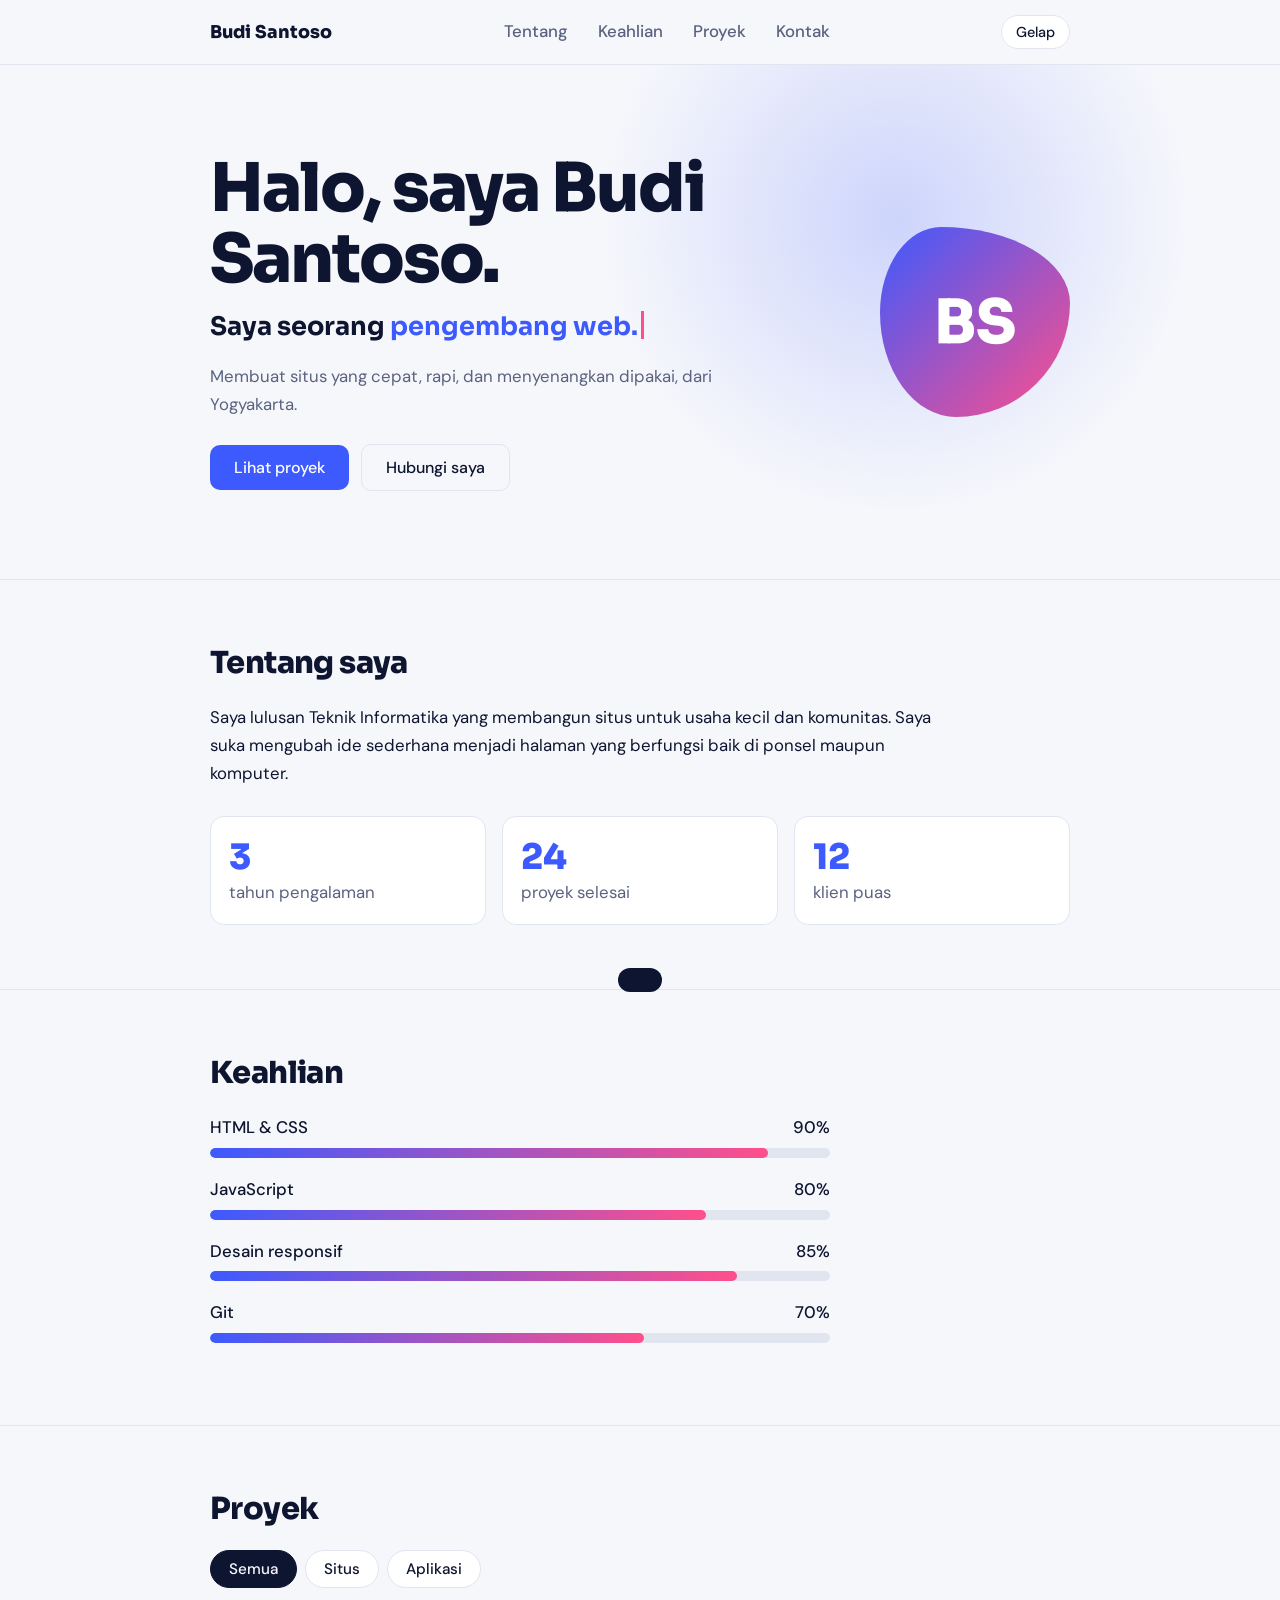
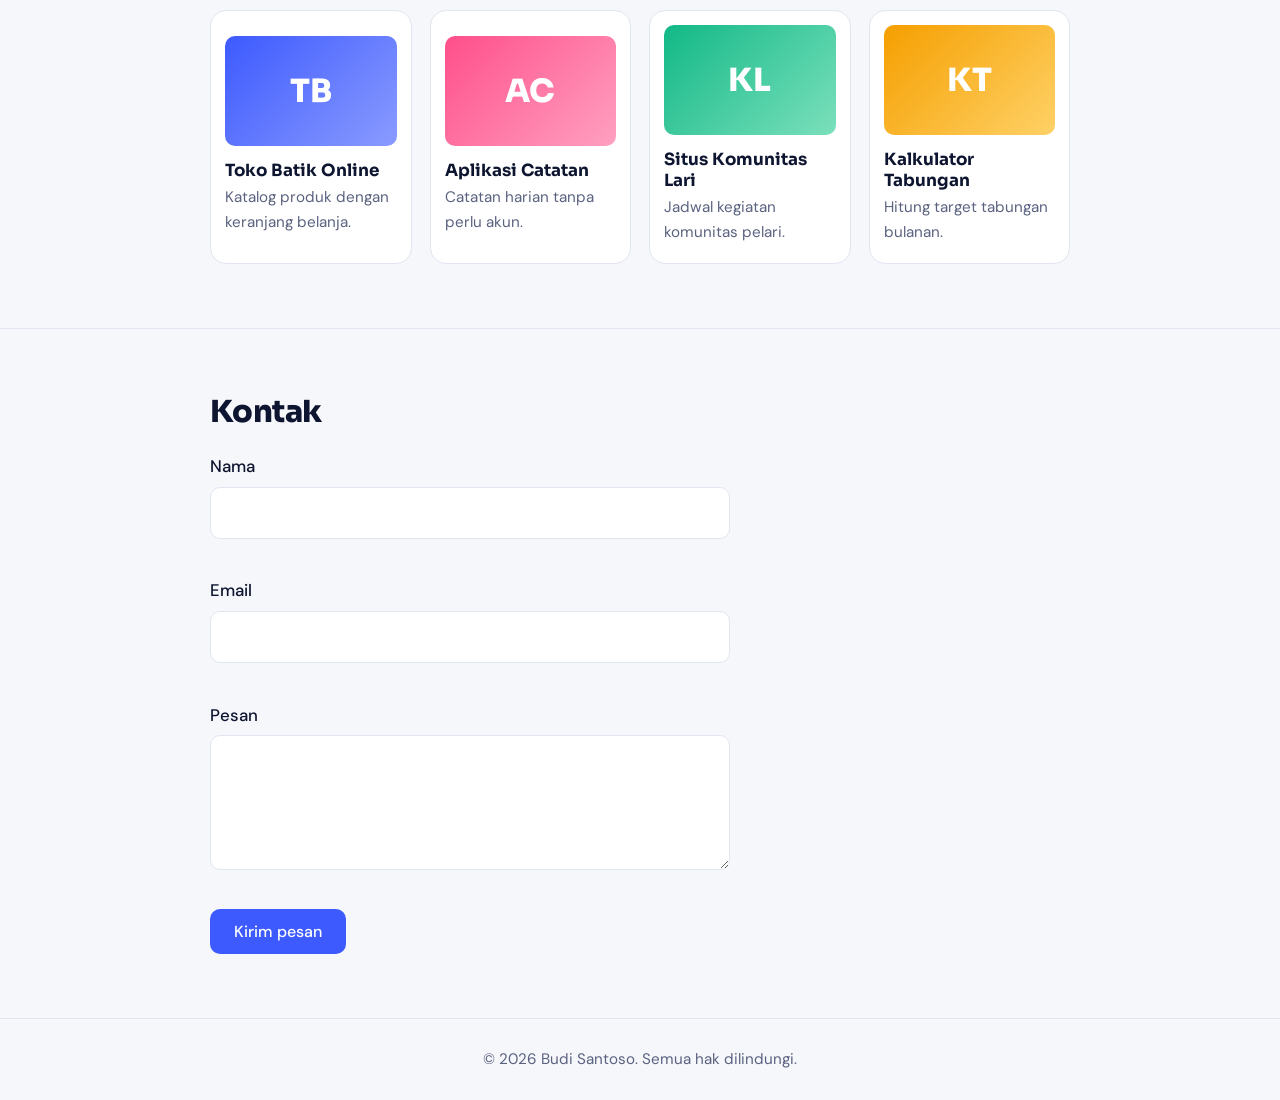
==== index.html @ eb08babb "ganti profile.html jadi index.html" ====
<!doctype html>
<html lang="id">
  <head>
    <meta charset="UTF-8" />
    <meta name="viewport" content="width=device-width, initial-scale=1" />
    <title>Budi Santoso – Profil</title>
    <link rel="preconnect" href="https://fonts.googleapis.com" />
    <link rel="preconnect" href="https://fonts.gstatic.com" crossorigin />
    <link
      href="https://fonts.googleapis.com/css2?family=DM+Sans:wght@400;500;700&family=Sora:wght@700;800&display=swap"
      rel="stylesheet"
    />
    <link rel="stylesheet" href="style.css" />
  </head>
  <body>
    <div id="progres" aria-hidden="true"></div>

    <header>
      <div class="wrap bar">
        <a class="logo" href="#atas">Budi Santoso</a>
        <nav id="menu" aria-label="Menu utama">
          <a href="#tentang">Tentang</a>
          <a href="#keahlian">Keahlian</a>
          <a href="#proyek">Proyek</a>
          <a href="#kontak">Kontak</a>
        </nav>
        <div class="aksi">
          <button id="tema" type="button" aria-label="Ganti tema">Gelap</button>
          <button
            id="buka-menu"
            type="button"
            aria-label="Buka menu"
            aria-expanded="false"
          >
            Menu
          </button>
        </div>
      </div>
    </header>

    <main id="atas">
      <section class="hero" id="hero">
        <div class="wrap hero-isi">
          <div>
            <h1>Halo, saya Budi Santoso.</h1>
            <p class="peran">
              Saya seorang <span id="ketik"></span
              ><span class="kursor" aria-hidden="true"></span>
            </p>
            <p class="intro">
              Membuat situs yang cepat, rapi, dan menyenangkan dipakai, dari
              Yogyakarta.
            </p>
            <a class="btn" href="#proyek">Lihat proyek</a>
            <a class="btn alt" href="#kontak">Hubungi saya</a>
          </div>
          <div class="avatar-kotak">
            <div class="avatar" id="avatar" aria-hidden="true">BS</div>
          </div>
        </div>
      </section>

      <section id="tentang">
        <div class="wrap">
          <h2>Tentang saya</h2>
          <p class="lebar">
            Saya lulusan Teknik Informatika yang membangun situs untuk usaha
            kecil dan komunitas. Saya suka mengubah ide sederhana menjadi
            halaman yang berfungsi baik di ponsel maupun komputer.
          </p>
          <div class="angka">
            <div>
              <strong data-target="3">0</strong><span>tahun pengalaman</span>
            </div>
            <div>
              <strong data-target="24">0</strong><span>proyek selesai</span>
            </div>
            <div>
              <strong data-target="12">0</strong><span>klien puas</span>
            </div>
          </div>
        </div>
      </section>

      <section id="keahlian">
        <div class="wrap">
          <h2>Keahlian</h2>
          <div class="skill">
            <div class="baris"><span>HTML &amp; CSS</span><span>90%</span></div>
            <div class="trek"><div class="isi" data-nilai="90"></div></div>
          </div>
          <div class="skill">
            <div class="baris"><span>JavaScript</span><span>80%</span></div>
            <div class="trek"><div class="isi" data-nilai="80"></div></div>
          </div>
          <div class="skill">
            <div class="baris">
              <span>Desain responsif</span><span>85%</span>
            </div>
            <div class="trek"><div class="isi" data-nilai="85"></div></div>
          </div>
          <div class="skill">
            <div class="baris"><span>Git</span><span>70%</span></div>
            <div class="trek"><div class="isi" data-nilai="70"></div></div>
          </div>
        </div>
      </section>

      <section id="proyek">
        <div class="wrap">
          <h2>Proyek</h2>
          <div class="filter" role="group" aria-label="Filter proyek">
            <button class="aktif" data-filter="semua" type="button">
              Semua
            </button>
            <button data-filter="situs" type="button">Situs</button>
            <button data-filter="aplikasi" type="button">Aplikasi</button>
          </div>
          <div class="proyek">
            <button
              class="kartu"
              data-kategori="situs"
              data-judul="Toko Batik Online"
              data-teknologi="HTML, CSS, JavaScript"
              data-deskripsi="Katalog batik dengan pencarian produk, filter harga, dan keranjang belanja yang tersimpan di peramban."
              style="--g1: #3d5afe; --g2: #8a9bff"
              type="button"
            >
              <span class="thumb">TB</span>
              <h3>Toko Batik Online</h3>
              <p>Katalog produk dengan keranjang belanja.</p>
            </button>
            <button
              class="kartu"
              data-kategori="aplikasi"
              data-judul="Aplikasi Catatan"
              data-teknologi="JavaScript, localStorage"
              data-deskripsi="Catatan harian tanpa akun. Data tersimpan di peramban dan bisa dicari berdasarkan kata kunci."
              style="--g1: #ff4f8b; --g2: #ffa0c0"
              type="button"
            >
              <span class="thumb">AC</span>
              <h3>Aplikasi Catatan</h3>
              <p>Catatan harian tanpa perlu akun.</p>
            </button>
            <button
              class="kartu"
              data-kategori="situs"
              data-judul="Situs Komunitas Lari"
              data-teknologi="HTML, CSS"
              data-deskripsi="Halaman jadwal kegiatan dan rute latihan untuk komunitas pelari lokal, dioptimalkan untuk ponsel."
              style="--g1: #12b886; --g2: #7be0bc"
              type="button"
            >
              <span class="thumb">KL</span>
              <h3>Situs Komunitas Lari</h3>
              <p>Jadwal kegiatan komunitas pelari.</p>
            </button>
            <button
              class="kartu"
              data-kategori="aplikasi"
              data-judul="Kalkulator Tabungan"
              data-teknologi="HTML, CSS, JavaScript"
              data-deskripsi="Menghitung target tabungan bulanan dari nominal tujuan dan jangka waktu, lengkap dengan grafik sederhana."
              style="--g1: #f59f00; --g2: #ffd166"
              type="button"
            >
              <span class="thumb">KT</span>
              <h3>Kalkulator Tabungan</h3>
              <p>Hitung target tabungan bulanan.</p>
            </button>
          </div>
        </div>
      </section>

      <section id="kontak">
        <div class="wrap">
          <h2>Kontak</h2>
          <form id="form" novalidate>
            <label
              >Nama<input
                id="nama"
                name="nama"
                autocomplete="name"
                required /><small class="galat"></small
            ></label>
            <label
              >Email<input
                id="email"
                name="email"
                type="email"
                autocomplete="email"
                required /><small class="galat"></small
            ></label>
            <label
              >Pesan<textarea
                id="pesan"
                name="pesan"
                rows="4"
                required
              ></textarea
              ><small class="galat"></small
            ></label>
            <button class="btn" type="submit">Kirim pesan</button>
          </form>
        </div>
      </section>
    </main>

    <footer>
      <span id="tahun"></span> Budi Santoso. Semua hak dilindungi.
    </footer>

    <dialog id="modal" aria-labelledby="m-judul">
      <h3 id="m-judul"></h3>
      <p id="m-teks"></p>
      <p class="tek">Teknologi: <strong id="m-tek"></strong></p>
      <button class="btn" id="tutup" type="button">Tutup</button>
    </dialog>

    <div id="toast" role="status" aria-live="polite"></div>
    <script src="script.js"></script>
  </body>
</html>
---- style.css ----
:root {
  --bg: #f6f7fb;
  --surface: #ffffff;
  --ink: #0e1530;
  --muted: #5a6280;
  --accent: #3d5afe;
  --accent-ink: #ffffff;
  --accent2: #ff4f8b;
  --line: #e1e5f0;
  --glow: rgba(61, 90, 254, 0.22);
  --head: "Sora", "Trebuchet MS", sans-serif;
  --body: "DM Sans", "Segoe UI", Arial, sans-serif;
}
@media (prefers-color-scheme: dark) {
  :root:not([data-theme="light"]) {
    --bg: #0b1020;
    --surface: #141b33;
    --ink: #eef1ff;
    --muted: #99a2c7;
    --accent: #7f93ff;
    --accent-ink: #0b1020;
    --accent2: #ff7daa;
    --line: #26305a;
    --glow: rgba(127, 147, 255, 0.25);
  }
}
:root[data-theme="dark"] {
  --bg: #0b1020;
  --surface: #141b33;
  --ink: #eef1ff;
  --muted: #99a2c7;
  --accent: #7f93ff;
  --accent-ink: #0b1020;
  --accent2: #ff7daa;
  --line: #26305a;
  --glow: rgba(127, 147, 255, 0.25);
}
* {
  box-sizing: border-box;
}
html {
  scroll-behavior: smooth;
  scroll-padding-top: 72px;
}
body {
  margin: 0;
  background: var(--bg);
  color: var(--ink);
  font: 400 1.05rem/1.65 var(--body);
  transition:
    background 0.3s,
    color 0.3s;
}
a {
  color: inherit;
}
:focus-visible {
  outline: 3px solid var(--accent);
  outline-offset: 3px;
}
.wrap {
  max-width: 900px;
  margin: 0 auto;
  padding: 0 20px;
}

#progres {
  position: fixed;
  top: 0;
  left: 0;
  height: 3px;
  width: 0;
  background: linear-gradient(90deg, var(--accent), var(--accent2));
  z-index: 30;
}

header {
  position: sticky;
  top: 0;
  z-index: 20;
  background: color-mix(in srgb, var(--bg) 85%, transparent);
  backdrop-filter: blur(10px);
  border-bottom: 1px solid var(--line);
}
.bar {
  display: flex;
  align-items: center;
  justify-content: space-between;
  height: 64px;
}
.logo {
  font: 800 1.1rem var(--head);
  text-decoration: none;
}
nav {
  display: flex;
  gap: 6px;
}
nav a {
  text-decoration: none;
  color: var(--muted);
  font-weight: 500;
  padding: 6px 12px;
  border-radius: 999px;
  transition: 0.2s;
}
nav a:hover {
  color: var(--ink);
}
nav a.aktif {
  background: var(--accent);
  color: var(--accent-ink);
}
.aksi {
  display: flex;
  gap: 8px;
}
.aksi button {
  border: 1px solid var(--line);
  background: var(--surface);
  color: var(--ink);
  border-radius: 999px;
  padding: 7px 14px;
  font: 500 0.9rem var(--body);
  cursor: pointer;
}
#buka-menu {
  display: none;
}

.hero {
  position: relative;
  overflow: hidden;
  --x: 70%;
  --y: 30%;
}
.hero::before {
  content: "";
  position: absolute;
  inset: 0;
  background: radial-gradient(
    420px circle at var(--x) var(--y),
    var(--glow),
    transparent 70%
  );
  pointer-events: none;
}
.hero-isi {
  position: relative;
  display: grid;
  grid-template-columns: 1fr auto;
  gap: 40px;
  align-items: center;
  padding-top: 88px;
  padding-bottom: 88px;
}
h1 {
  font: 800 clamp(2.4rem, 7vw, 4.2rem)/1.05 var(--head);
  margin: 0 0 16px;
  letter-spacing: -0.03em;
}
.peran {
  font: 700 clamp(1.2rem, 3vw, 1.6rem) var(--head);
  margin: 0 0 12px;
  min-height: 1.6em;
}
#ketik {
  color: var(--accent);
}
.kursor {
  display: inline-block;
  width: 3px;
  height: 1.1em;
  background: var(--accent2);
  margin-left: 3px;
  vertical-align: -0.15em;
  animation: kedip 1s steps(1) infinite;
}
@keyframes kedip {
  50% {
    opacity: 0;
  }
}
.intro {
  color: var(--muted);
  max-width: 44ch;
  margin: 0 0 26px;
}
.btn {
  display: inline-block;
  padding: 12px 24px;
  border-radius: 10px;
  border: 0;
  background: var(--accent);
  color: var(--accent-ink);
  font: 500 1rem var(--body);
  text-decoration: none;
  cursor: pointer;
  margin-right: 8px;
  transition:
    transform 0.2s,
    box-shadow 0.2s;
}
.btn:hover {
  transform: translateY(-2px);
  box-shadow: 0 8px 20px var(--glow);
}
.btn.alt {
  background: transparent;
  color: var(--ink);
  border: 1px solid var(--line);
}
.avatar-kotak {
  perspective: 700px;
}
.avatar {
  width: 190px;
  height: 190px;
  border-radius: 32% 68% 60% 40%/45% 40% 60% 55%;
  background: linear-gradient(135deg, var(--accent), var(--accent2));
  color: #fff;
  display: grid;
  place-items: center;
  font: 800 3.8rem var(--head);
  transition: transform 0.15s ease-out;
  animation: bentuk 9s ease-in-out infinite;
}
@keyframes bentuk {
  50% {
    border-radius: 60% 40% 35% 65%/55% 60% 40% 45%;
  }
}

section {
  padding: 64px 0;
  border-top: 1px solid var(--line);
}
section.hero {
  border-top: 0;
  padding: 0;
}
h2 {
  font: 800 1.9rem var(--head);
  margin: 0 0 22px;
  letter-spacing: -0.02em;
}
.lebar {
  max-width: 62ch;
}
.angka {
  display: grid;
  grid-template-columns: repeat(auto-fit, minmax(150px, 1fr));
  gap: 16px;
  margin-top: 28px;
}
.angka div {
  background: var(--surface);
  border: 1px solid var(--line);
  border-radius: 14px;
  padding: 18px;
}
.angka strong {
  display: block;
  font: 800 2.2rem var(--head);
  color: var(--accent);
}
.angka span {
  color: var(--muted);
}

.skill {
  margin-bottom: 18px;
  max-width: 620px;
}
.baris {
  display: flex;
  justify-content: space-between;
  font-weight: 500;
  margin-bottom: 6px;
}
.trek {
  height: 10px;
  border-radius: 99px;
  background: var(--line);
  overflow: hidden;
}
.isi {
  height: 100%;
  width: 0;
  border-radius: 99px;
  background: linear-gradient(90deg, var(--accent), var(--accent2));
  transition: width 1.2s cubic-bezier(0.2, 0.8, 0.2, 1);
}

.filter {
  display: flex;
  gap: 8px;
  margin-bottom: 22px;
  flex-wrap: wrap;
}
.filter button {
  border: 1px solid var(--line);
  background: var(--surface);
  color: var(--ink);
  padding: 8px 18px;
  border-radius: 999px;
  font: 500 0.95rem var(--body);
  cursor: pointer;
  transition: 0.2s;
}
.filter button.aktif {
  background: var(--ink);
  color: var(--bg);
  border-color: var(--ink);
}
.proyek {
  display: grid;
  grid-template-columns: repeat(auto-fit, minmax(200px, 1fr));
  gap: 18px;
}
.kartu {
  text-align: left;
  font: inherit;
  color: inherit;
  background: var(--surface);
  border: 1px solid var(--line);
  border-radius: 16px;
  padding: 14px 14px 18px;
  cursor: pointer;
  transition:
    transform 0.25s,
    border-color 0.25s,
    box-shadow 0.25s;
}
.kartu:hover {
  transform: translateY(-6px);
  border-color: var(--accent);
  box-shadow: 0 14px 30px var(--glow);
}
.kartu.sembunyi {
  display: none;
}
.thumb {
  display: grid;
  place-items: center;
  height: 110px;
  border-radius: 10px;
  background: linear-gradient(135deg, var(--g1), var(--g2));
  color: #fff;
  font: 800 2rem var(--head);
  margin-bottom: 14px;
}
.kartu h3 {
  font: 700 1.05rem var(--head);
  margin: 0 0 4px;
}
.kartu p {
  margin: 0;
  color: var(--muted);
  font-size: 0.95rem;
}

form {
  display: grid;
  gap: 16px;
  max-width: 520px;
}
label {
  display: grid;
  gap: 6px;
  font-weight: 500;
}
input,
textarea {
  font: inherit;
  padding: 11px 14px;
  border-radius: 10px;
  border: 1px solid var(--line);
  background: var(--surface);
  color: var(--ink);
}
input:focus,
textarea:focus {
  outline: 2px solid var(--accent);
  border-color: transparent;
}
label.salah input,
label.salah textarea {
  border-color: var(--accent2);
}
.galat {
  color: var(--accent2);
  font-weight: 400;
  min-height: 1.2em;
}
form .btn {
  justify-self: start;
}

footer {
  padding: 28px 20px;
  border-top: 1px solid var(--line);
  color: var(--muted);
  text-align: center;
  font-size: 0.95rem;
}

dialog {
  border: 1px solid var(--line);
  border-radius: 18px;
  background: var(--surface);
  color: var(--ink);
  padding: 28px;
  max-width: 420px;
  width: calc(100% - 40px);
}
dialog::backdrop {
  background: rgba(5, 8, 20, 0.6);
}
dialog h3 {
  font: 800 1.4rem var(--head);
  margin: 0 0 10px;
}
.tek {
  color: var(--muted);
}
#toast {
  position: fixed;
  left: 50%;
  bottom: 28px;
  transform: translate(-50%, 120px);
  background: var(--ink);
  color: var(--bg);
  padding: 12px 22px;
  border-radius: 12px;
  transition: transform 0.35s;
  z-index: 40;
}
#toast.tampil {
  transform: translate(-50%, 0);
}

@media (max-width: 700px) {
  #buka-menu {
    display: block;
  }
  nav {
    position: absolute;
    top: 64px;
    left: 0;
    right: 0;
    flex-direction: column;
    background: var(--bg);
    border-bottom: 1px solid var(--line);
    padding: 10px 20px;
    display: none;
  }
  nav.buka {
    display: flex;
  }
  .hero-isi {
    grid-template-columns: 1fr;
    padding-top: 48px;
    padding-bottom: 56px;
  }
  .avatar-kotak {
    order: -1;
  }
  .avatar {
    width: 120px;
    height: 120px;
    font-size: 2.4rem;
  }
}
@media (prefers-reduced-motion: reduce) {
  html {
    scroll-behavior: auto;
  }
  * {
    animation: none !important;
    transition: none !important;
  }
}
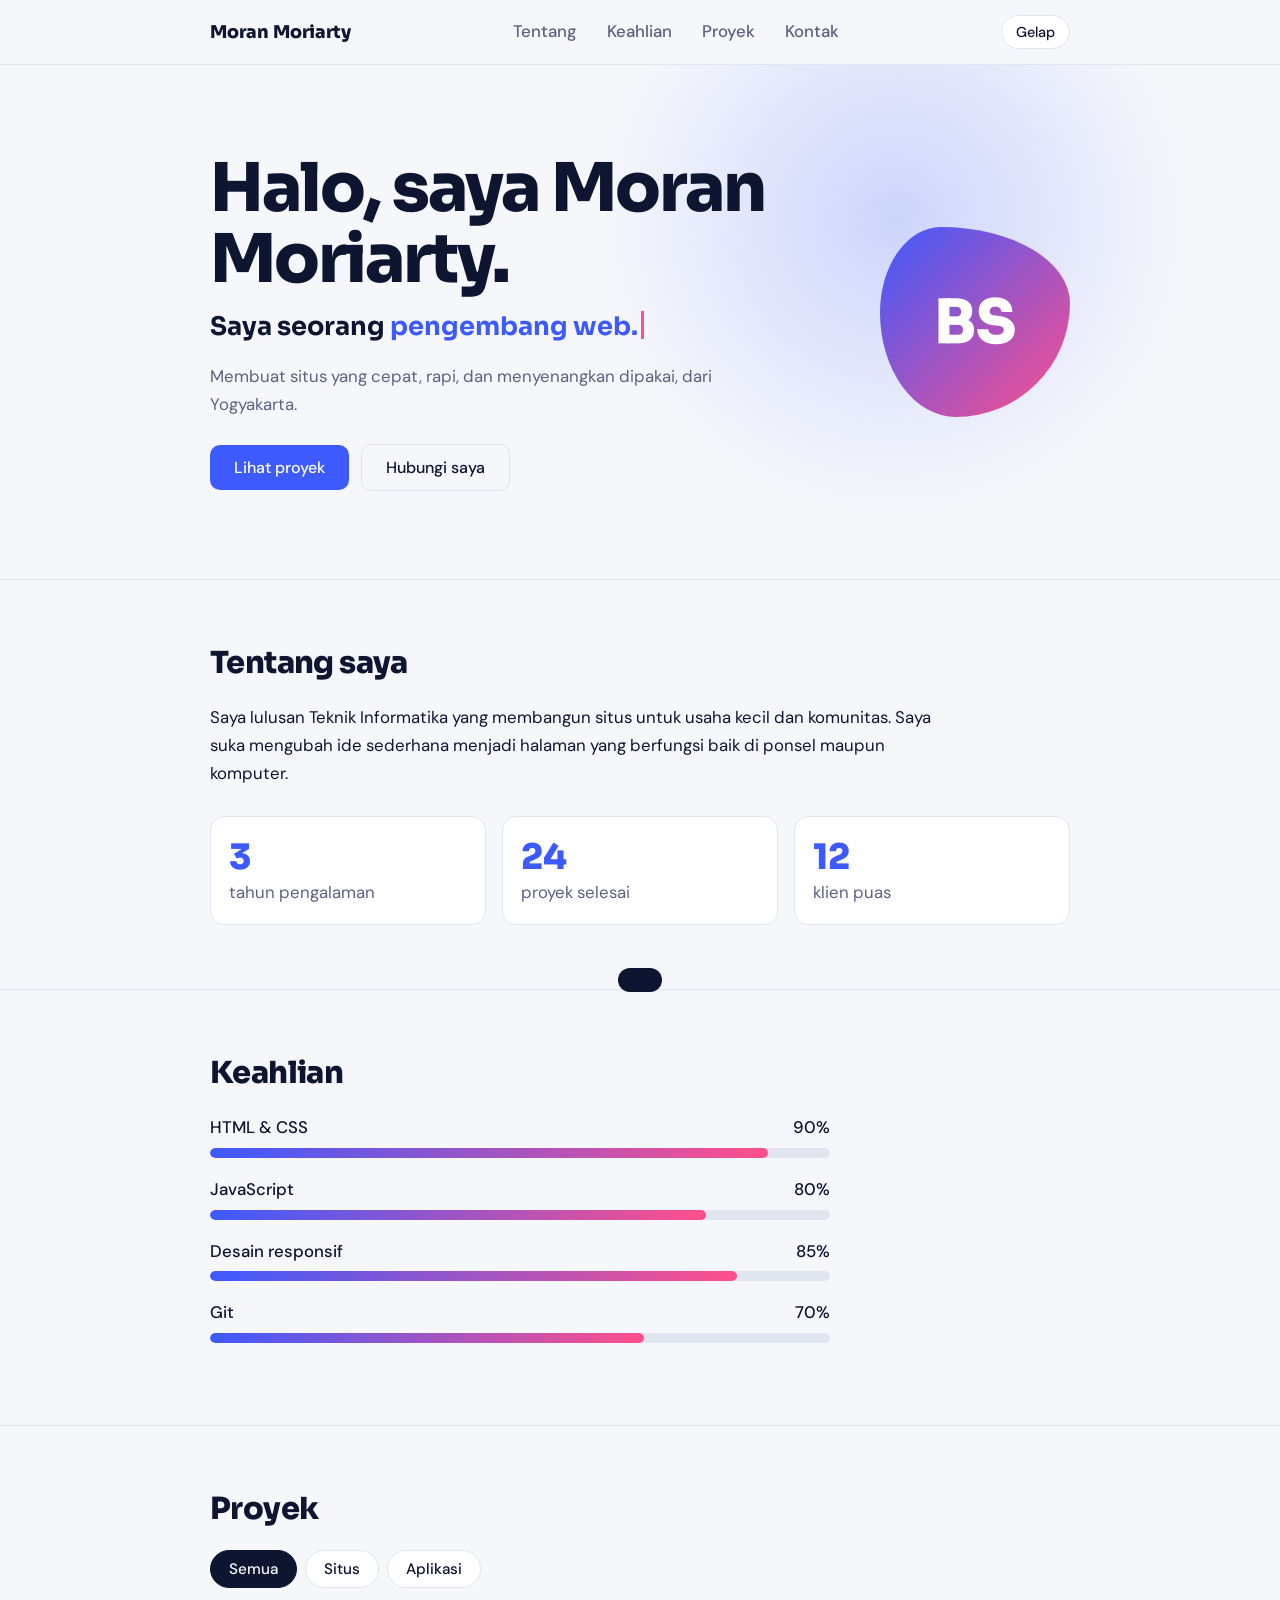
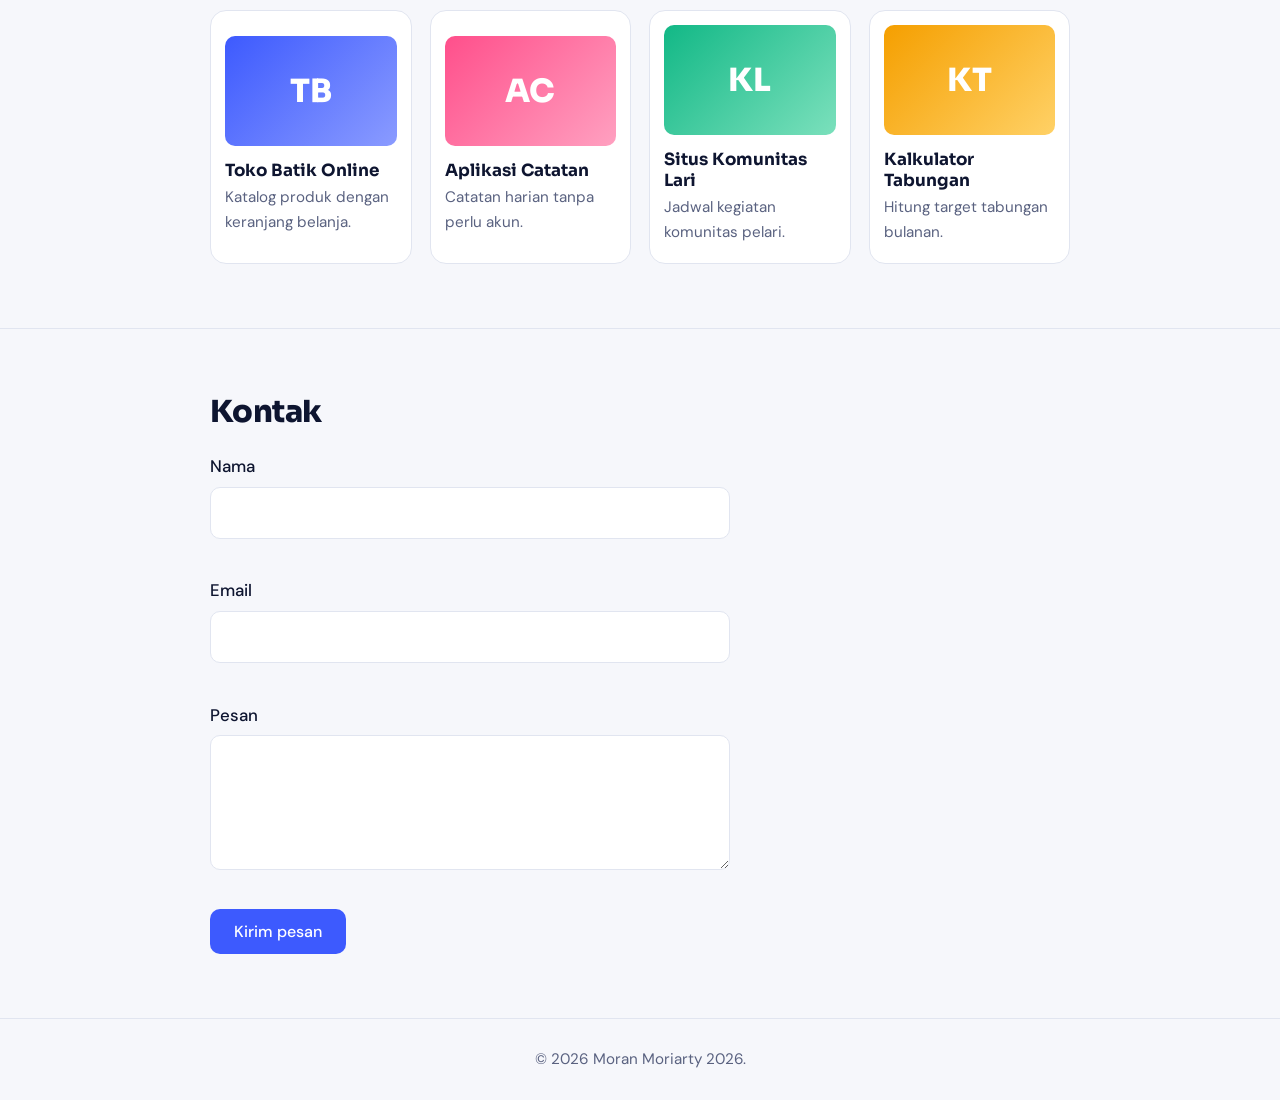
==== commit 8208930d: "ubah nama" ====
--- a/index.html
+++ b/index.html
@@ -3,7 +3,7 @@
   <head>
     <meta charset="UTF-8" />
     <meta name="viewport" content="width=device-width, initial-scale=1" />
-    <title>Budi Santoso – Profil</title>
+    <title>Moran Moriarty – Profil</title>
     <link rel="preconnect" href="https://fonts.googleapis.com" />
     <link rel="preconnect" href="https://fonts.gstatic.com" crossorigin />
     <link
@@ -17,7 +17,7 @@
 
     <header>
       <div class="wrap bar">
-        <a class="logo" href="#atas">Budi Santoso</a>
+        <a class="logo" href="#atas">Moran Moriarty</a>
         <nav id="menu" aria-label="Menu utama">
           <a href="#tentang">Tentang</a>
           <a href="#keahlian">Keahlian</a>
@@ -42,7 +42,7 @@
       <section class="hero" id="hero">
         <div class="wrap hero-isi">
           <div>
-            <h1>Halo, saya Budi Santoso.</h1>
+            <h1>Halo, saya Moran Moriarty.</h1>
             <p class="peran">
               Saya seorang <span id="ketik"></span
               ><span class="kursor" aria-hidden="true"></span>
@@ -208,7 +208,7 @@
     </main>
 
     <footer>
-      <span id="tahun"></span> Budi Santoso. Semua hak dilindungi.
+      <span id="tahun"></span> Moran Moriarty 2026.
     </footer>
 
     <dialog id="modal" aria-labelledby="m-judul">
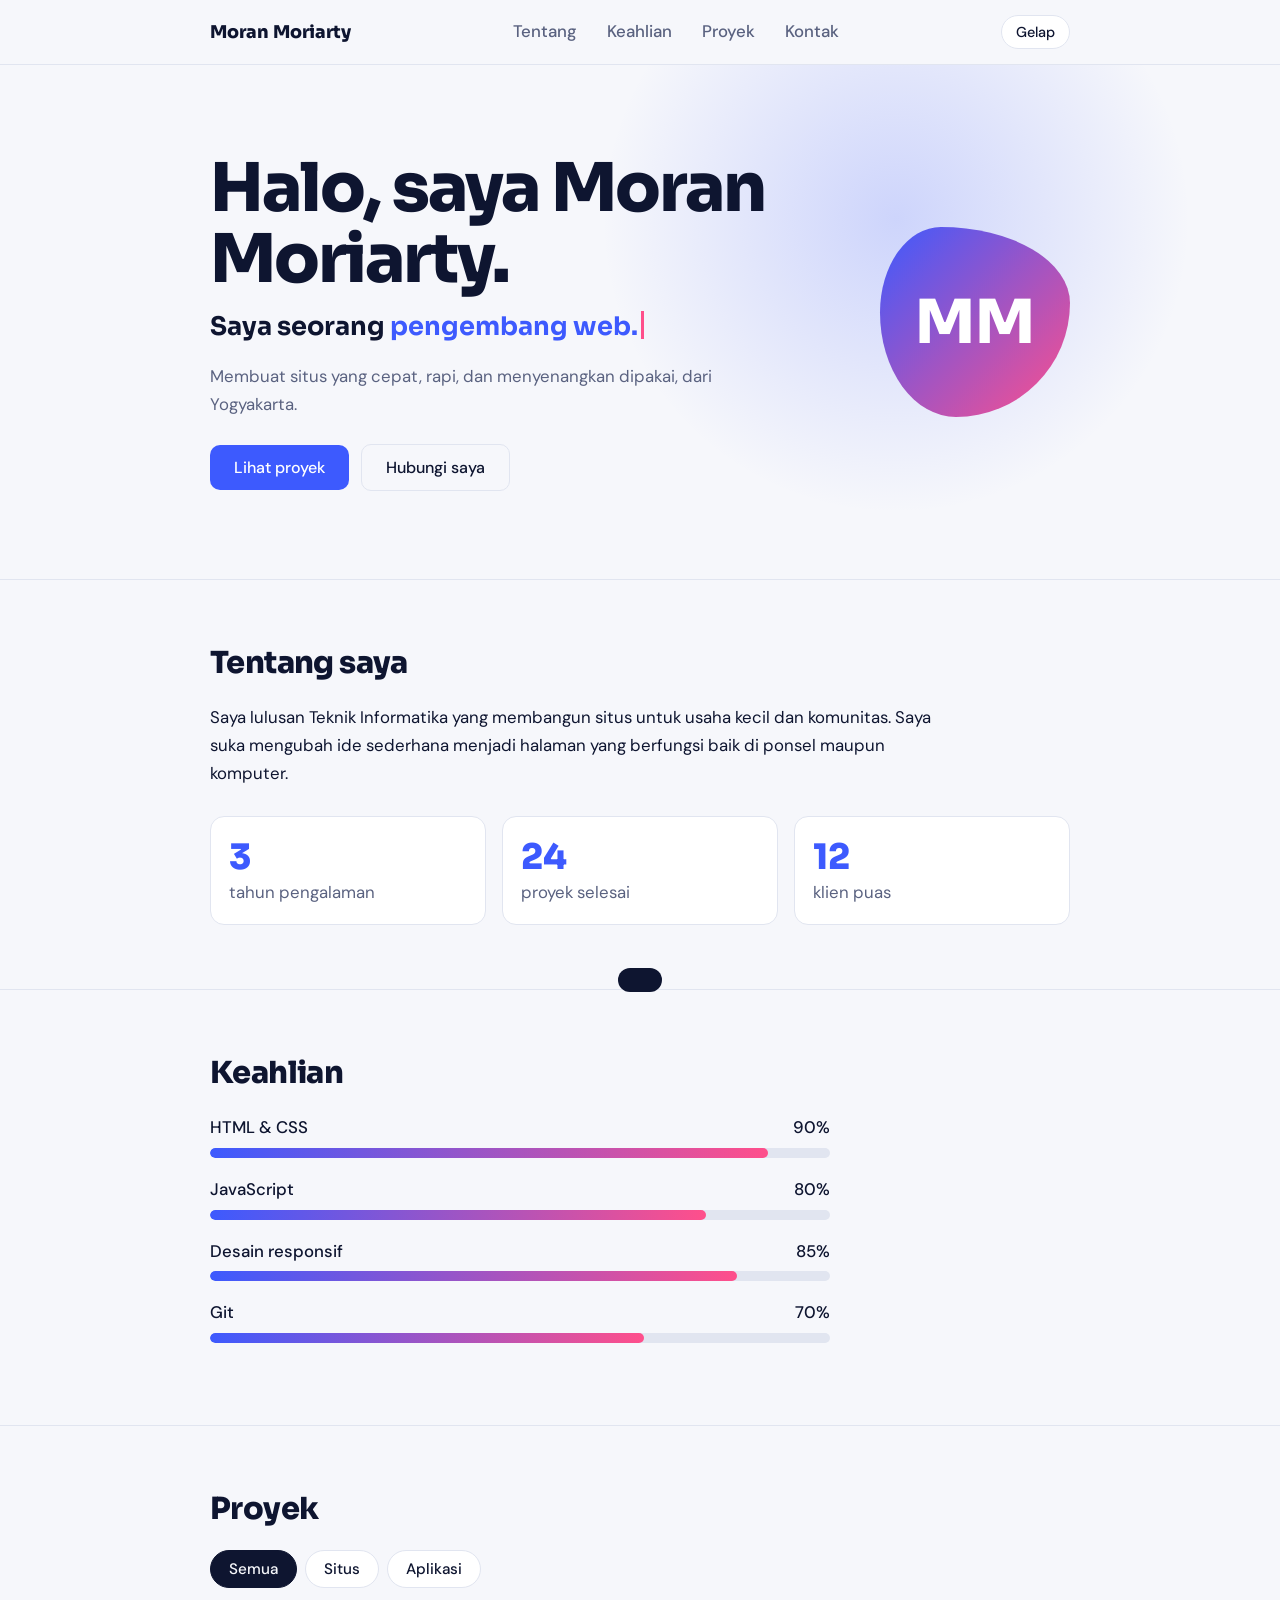
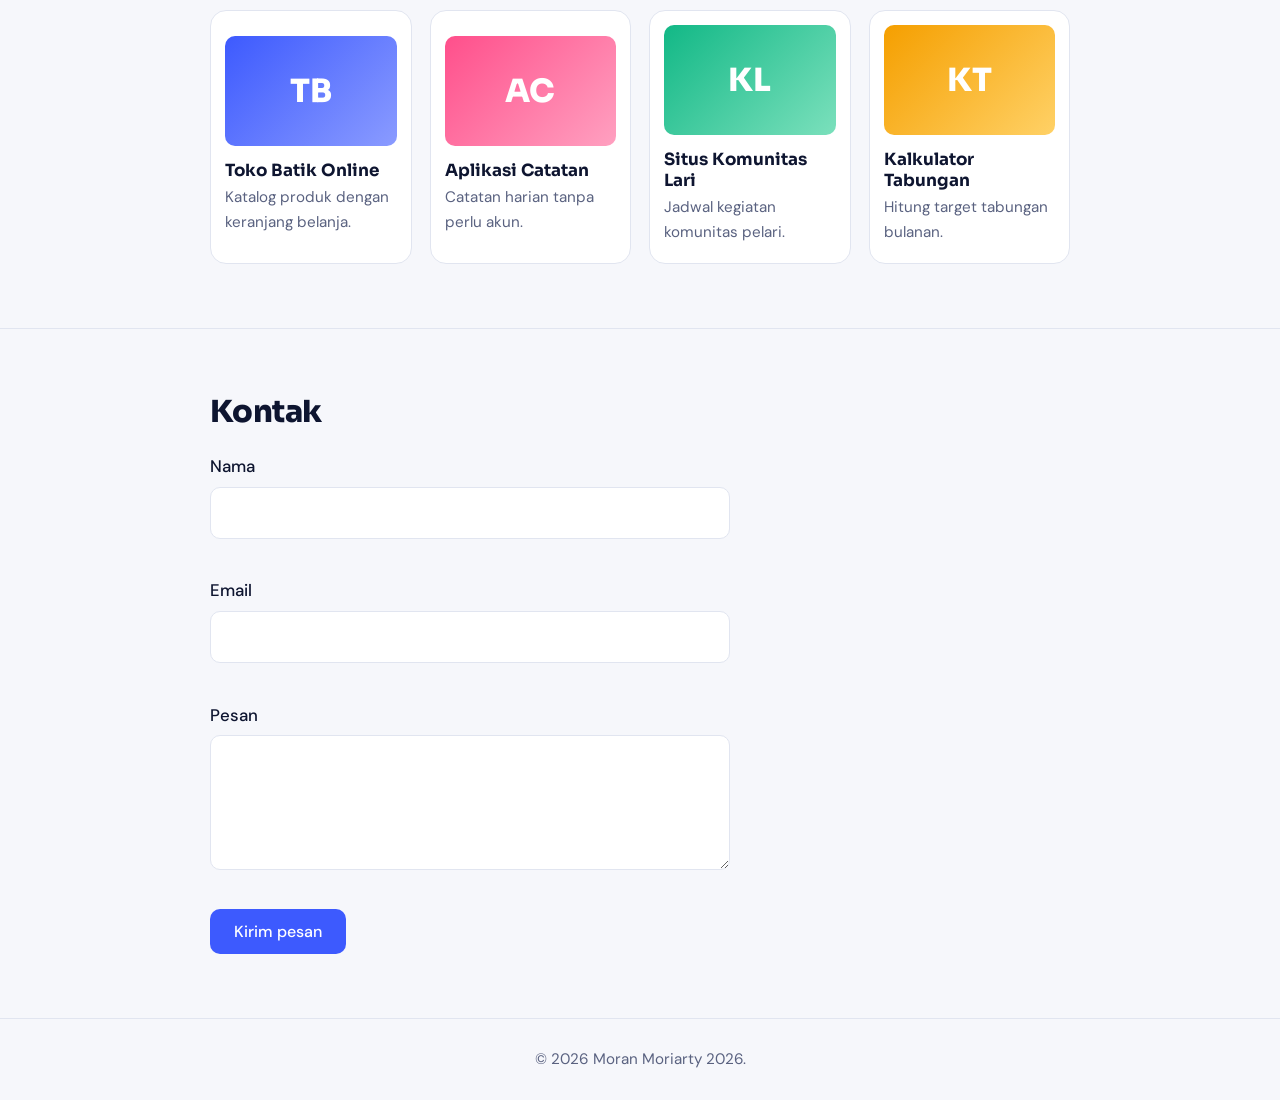
==== commit 8269ad21: "ubah avatar" ====
--- a/index.html
+++ b/index.html
@@ -55,7 +55,7 @@
             <a class="btn alt" href="#kontak">Hubungi saya</a>
           </div>
           <div class="avatar-kotak">
-            <div class="avatar" id="avatar" aria-hidden="true">BS</div>
+            <div class="avatar" id="avatar" aria-hidden="true">MM</div>
           </div>
         </div>
       </section>
